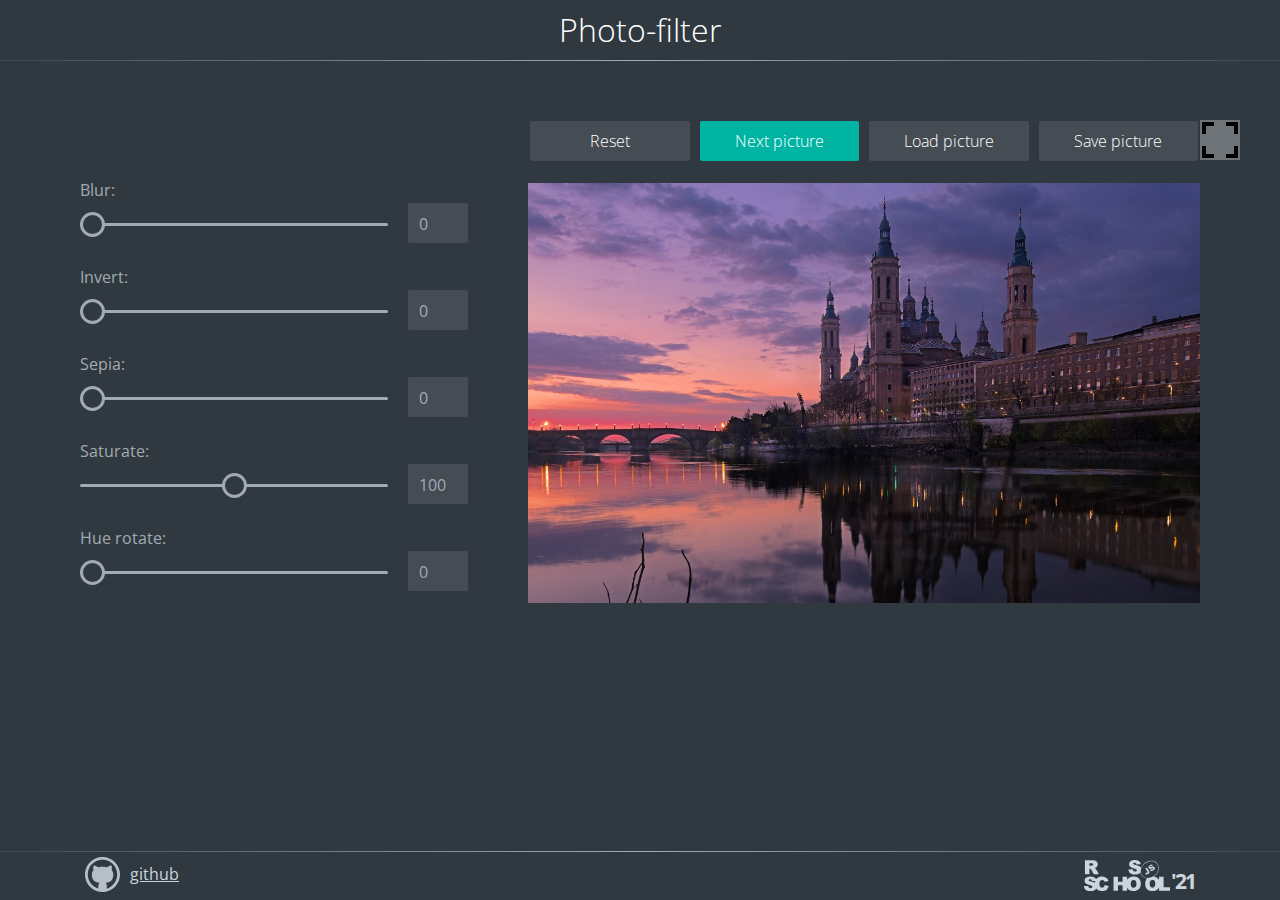
==== photo-filter/index.html @ 52c93bec "init: add projects" ====
<!DOCTYPE html>
<html lang="en">

<head>
  <meta charset="UTF-8" />
  <meta http-equiv="X-UA-Compatible" content="IE=edge" />
  <meta name="viewport" content="width=device-width, initial-scale=1.0" />
  <link href="assets/favicon.ico" rel="shortcut icon" />
  <link href="https://fonts.gstatic.com" rel="preconnect" />
  <link href="https://fonts.googleapis.com/css2?family=Open+Sans:wght@300;400;800&display=swap" rel="stylesheet" />
  <link href="style.css" rel="stylesheet" />
  <title>photo-filter</title>
</head>

<body>
  <header class="header">
    <h1 class="header-title">Photo-filter</h1>
  </header>
  <main class="main">
    <div class="filters">
      <label>
        Blur:
        <input class="input input--blur" name="blur" data-sizing="px" type="range" min="0" max="10" value="0" />
        <output name="result">0</output>
      </label>
      <label>
        Invert:
        <input class="input input--invert" name="invert" data-sizing="%" type="range" min="0" max="100" value="0" />
        <output name="result">0</output>
      </label>
      <label>
        Sepia:
        <input class="input input--sepia" name="sepia" data-sizing="%" type="range" min="0" max="100" value="0" />
        <output name="result">0</output>
      </label>
      <label>
        Saturate:
        <input class="input input--saturate" name="saturate" data-sizing="%" type="range" min="0" max="200"
          value="100" />
        <output name="result">100</output>
      </label>
      <label>
        Hue rotate:
        <input class="input input--hue" name="hue" data-sizing="deg" type="range" min="0" max="360" value="0" />
        <output name="result">0</output>
      </label>
    </div>
    <div class="editor">
      <div class="btn-container">
        <button class="btn btn-reset">Reset</button>
        <button class="btn btn-next btn-active">Next picture</button>
        <label class="btn btn-load" for="btnInput">
          Load picture
          <input class="btn-load--input" id="btnInput" name="upload" type="file" placeholder="Load picture" />
        </label>
        <button class="btn btn-save">Save picture</button>
      </div>
      <div class="image-container">

        <!-- <canvas id="canvas" style="width: 100%; border: solid 1px red;"> -->
        <img src="assets/img/img.jpg" alt="image" />
        <!-- </canvas> -->
      </div>
    </div>
  </main>
  <footer class="footer">
    <div class="footer-container">
      <a class="github" href="#" target="_blank" rel="noopener noreferrer">github</a>
      <a class="rss" href="https://rs.school/js/" target="_blank" rel="noopener">
        <span class="rss-year">'21</span>
      </a>
    </div>
  </footer>
  <button class="fullscreen openfullscreen"></button>
  <script src="script.js"></script>
</body>

</html>
---- photo-filter/style.css ----
* {
  padding: 0;
  margin: 0;
  box-sizing: border-box;
  user-select: none;
}

a:focus {
  outline: 0;
}

body {
  min-height: 100vh;
  background-color: #313940;
  font-family: 'Open Sans', Arial, Helvetica, sans-serif;
  overflow-x: hidden;
}

.header {
  text-align: center;
  width: 100%;
  background: #313940;
  border-bottom: 1px solid;
  border-image-slice: 1;
  border-image-source: linear-gradient(to left, #38495a, #a2abb3, #38495a);
}

.header-title {
  line-height: 60px;
  font-weight: 300;
  color: #fff;
}

.main {
  min-height: calc(100vh - 110px);
  padding: 58px 10px 0;
  display: flex;
  justify-content: space-between;
  align-items: flex-start;
  width: 100%;
  max-width: 1140px;
  margin: 0 auto;
}

label:not(.btn) {
  display: block;
  position: relative;
  margin-bottom: 40px;
  margin-right: 140px;
  color: #a2abb3;
  font-size: 16px;
}

label:hover {
  color: #cbd5de;
}

label:hover output {
  color: #a2abb3;
}

label:active output {
  color: #cbd5de;
}

input[type='range'] {
  display: block;
  appearance: none;
  height: 3px;
  background-color: #a2abb3;
  margin-top: 22px;
  outline: none;
  border-radius: 0.25rem;
  transition: 0.3s;
  cursor: pointer;
  width: 100%;
}

input[type='range']::-webkit-slider-thumb {
  appearance: none;
  width: 25px;
  height: 25px;
  background-color: #313940;
  border: 3px solid #a2abb3;
  border-radius: 50%;
  cursor: pointer;
  transition: 0.3s;
}

label:hover input[type='range']::-webkit-slider-thumb {
  background-color: #00c9b7;
}

output {
  position: absolute;
  width: 60px;
  height: 40px;
  right: -80px;
  top: 24px;
  background-color: #454c53;
  border: 1px solid #454c53;
  text-align: left;
  padding-left: 10px;
  line-height: 40px;
  border-radius: 2px;
  transition: 0.3s;
}

.btn-container {
  margin-bottom: 20px;
  padding: 2px;
  display: flex;
  justify-content: center;
}

.btn-container>* {
  margin-right: 10px;
}

.btn-container>*:last-child {
  margin-right: 0;
}

.btn {
  flex: 1;
  min-width: 120px;
  height: 40px;
  padding: 0 10px;
  background-color: #454c53;
  border: 0;
  border-radius: 2px;
  font-family: 'Open Sans', sans-serif;
  font-size: 16px;
  font-weight: 300;
  color: #fff;
  outline: 0;
  cursor: pointer;
  transition: 0.3s;
}

.btn:not(.btn-active):hover {
  background-color: #515961;
}

.btn:active {
  background-color: #00c9b7;
}

.btn-active {
  background-color: #00b4a4;
}

.btn-active:hover {
  background-color: #00c9b7;
}

.btn-load {
  position: relative;
  display: inline-flex;
  align-items: center;
  justify-content: center;
  cursor: pointer;
}

.btn-load--input {
  opacity: 0;
  position: absolute;
  top: 0;
  right: 0;
  width: 100%;
  height: 100%;
  cursor: pointer;
}

.filters {
  width: 100%;
  max-width: 40%;
  padding-top: 60px;
  margin-bottom: 40px;
}

.editor {
  display: flex;
  flex-direction: column;
  justify-content: flex-start;
  width: 100%;
  max-width: 60%;
}

:root {
  --blur: 0px;
  --invert: 0%;
  --sepia: 0%;
  --saturate: 100%;
  --hue: 0deg;
}

img {
  height: 100%;
  width: 100%;
  max-height: 520px;
  max-width: 830px;
  object-fit: contain;
  filter: blur(var(--blur, 0px)) invert(var(--invert, 0%)) sepia(var(--sepia, 0%)) saturate(var(--saturate, 100%)) hue-rotate(var(--hue, 0deg));
}

.fullscreen {
  position: fixed;
  top: 120px;
  right: 40px;
  width: 40px;
  height: 40px;
  background-color: rgba(255, 255, 255, 0.3);
  border: 0;
  outline: 0;
  background-size: contain;
  transition: 0.3s;
  cursor: pointer;
  background-image: url('assets/svg/fullscreen-open.svg');
}

.fullscreen:hover {
  background-color: rgba(255, 255, 255, 0.5);
}

:-webkit-full-screen .fullscreen {
  background-image: url('assets/svg/fullscreen-exit.svg');
}

.footer {
  border-top: 1px solid;
  border-image-slice: 1;
  border-image-source: linear-gradient(to left, #38495a, #a2abb3, #38495a);
  background-color: #313940;
}

.footer-container {
  padding: 0 15px;
  display: flex;
  justify-content: space-between;
  align-items: center;
  width: 100%;
  max-width: 1140px;
  margin: 0 auto;
}

.github {
  display: block;
  width: 120px;
  height: 45px;
  padding-left: 45px;
  background-image: url('assets/svg/github.svg');
  background-size: 35px;
  background-repeat: no-repeat;
  background-position: left center;
  line-height: 45px;
  color: #cbd5de;
  font-size: 16px;
  font-family: 'Open Sans', sans-serif;
  transition: 0.3s;
}

.github:hover {
  color: #fff;
}

.rss {
  display: block;
  position: relative;
  font-family: 'Open Sans', sans-serif;
  width: 86px;
  height: 32px;
  background-image: url('assets/svg/rss.svg');
  background-size: contain;
  background-repeat: no-repeat;
  background-position: left center;
  padding-right: 111px;
}

.rss-year {
  position: absolute;
  bottom: 0;
  right: 0;
  font-size: 21px;
  letter-spacing: -2px;
  color: #cbd5de;
  line-height: 0.9;
  font-weight: bold;
  transition: 0.3s;
}

.rss:hover .rss-year {
  right: -5px;
  letter-spacing: 0;
}

canvas {
  border: 1px solid #000;
  width: 500px;
  height: 500px;
}

@media (max-width: 1024px) {
  .main {
    padding-top: 40px;
  }
  label:not(.btn) {
    margin-bottom: 35px;
    margin-right: 80px;
  }
  .btn {
    min-width: 45%;
    border-radius: 2px;
  }
  .btn-container {
    flex-wrap: wrap;
    margin-left: -10px;
    margin-right: -10px;
  }
  .btn-container>*:last-child {
    margin-right: 10px;
  }
  .btn-container>* {
    margin: 10px;
  }
  .main {
    flex-wrap: wrap;
  }
  .filters, .editor {
    max-width: 100%;
  }
  .fullscreen {
    top: 15px;
    right: 20px;
    width: 40px;
    height: 40px;
  }
}

@media (max-width: 375px) {
  .btn {
    min-width: 145px;
  }
  .btn-container>*:last-child {
    margin-right: 3px;
  }
  .btn-container>* {
    margin: 3px;
  }
}
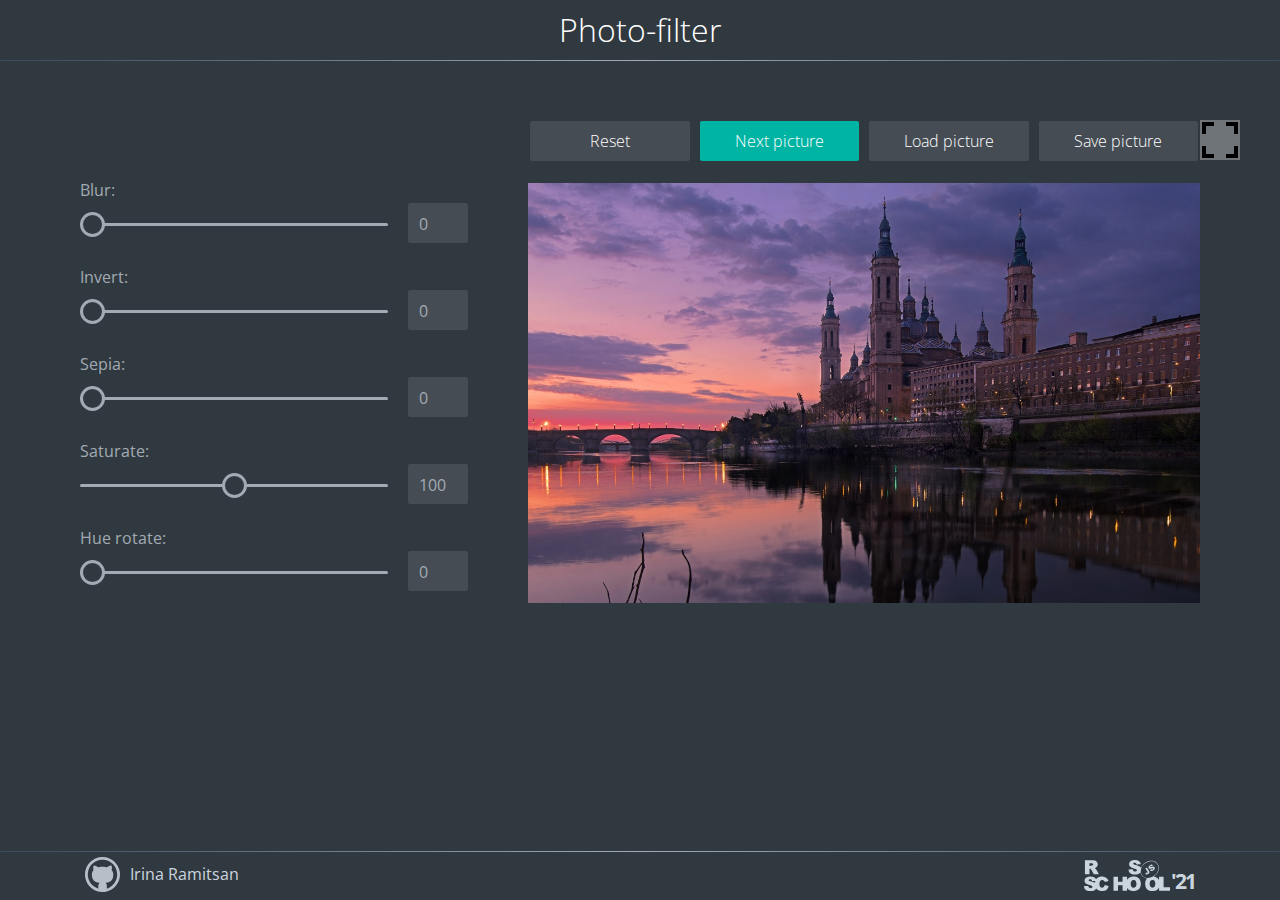
==== commit 9545ec19: "feat: add link on github" ====
--- a/photo-filter/index.html
+++ b/photo-filter/index.html
@@ -56,16 +56,14 @@
         <button class="btn btn-save">Save picture</button>
       </div>
       <div class="image-container">
-
-        <!-- <canvas id="canvas" style="width: 100%; border: solid 1px red;"> -->
         <img src="assets/img/img.jpg" alt="image" />
-        <!-- </canvas> -->
+        <canvas id="canvas"></canvas>
       </div>
     </div>
   </main>
   <footer class="footer">
     <div class="footer-container">
-      <a class="github" href="#" target="_blank" rel="noopener noreferrer">github</a>
+      <a class="github" href="https://github.com/Ramitsan" target="_blank" rel="noopener noreferrer">Irina Ramitsan</a>
       <a class="rss" href="https://rs.school/js/" target="_blank" rel="noopener">
         <span class="rss-year">'21</span>
       </a>
--- a/photo-filter/style.css
+++ b/photo-filter/style.css
@@ -246,7 +246,7 @@
 
 .github {
   display: block;
-  width: 120px;
+  width: 250px;
   height: 45px;
   padding-left: 45px;
   background-image: url('assets/svg/github.svg');
@@ -258,10 +258,16 @@
   font-size: 16px;
   font-family: 'Open Sans', sans-serif;
   transition: 0.3s;
-}
-
+  text-decoration: none;
+}
+
+.github:focus,
 .github:hover {
   color: #fff;
+}
+
+.github:active {
+  color: #00b4a4;
 }
 
 .rss {
@@ -295,9 +301,12 @@
 }
 
 canvas {
-  border: 1px solid #000;
-  width: 500px;
-  height: 500px;
+  display: none;
+  border: 1px solid red;
+  width: 100%;
+  object-fit: contain;
+  /* width: 500px;
+  height: 500px; */
 }
 
 @media (max-width: 1024px) {
@@ -326,7 +335,8 @@
   .main {
     flex-wrap: wrap;
   }
-  .filters, .editor {
+  .filters,
+  .editor {
     max-width: 100%;
   }
   .fullscreen {
